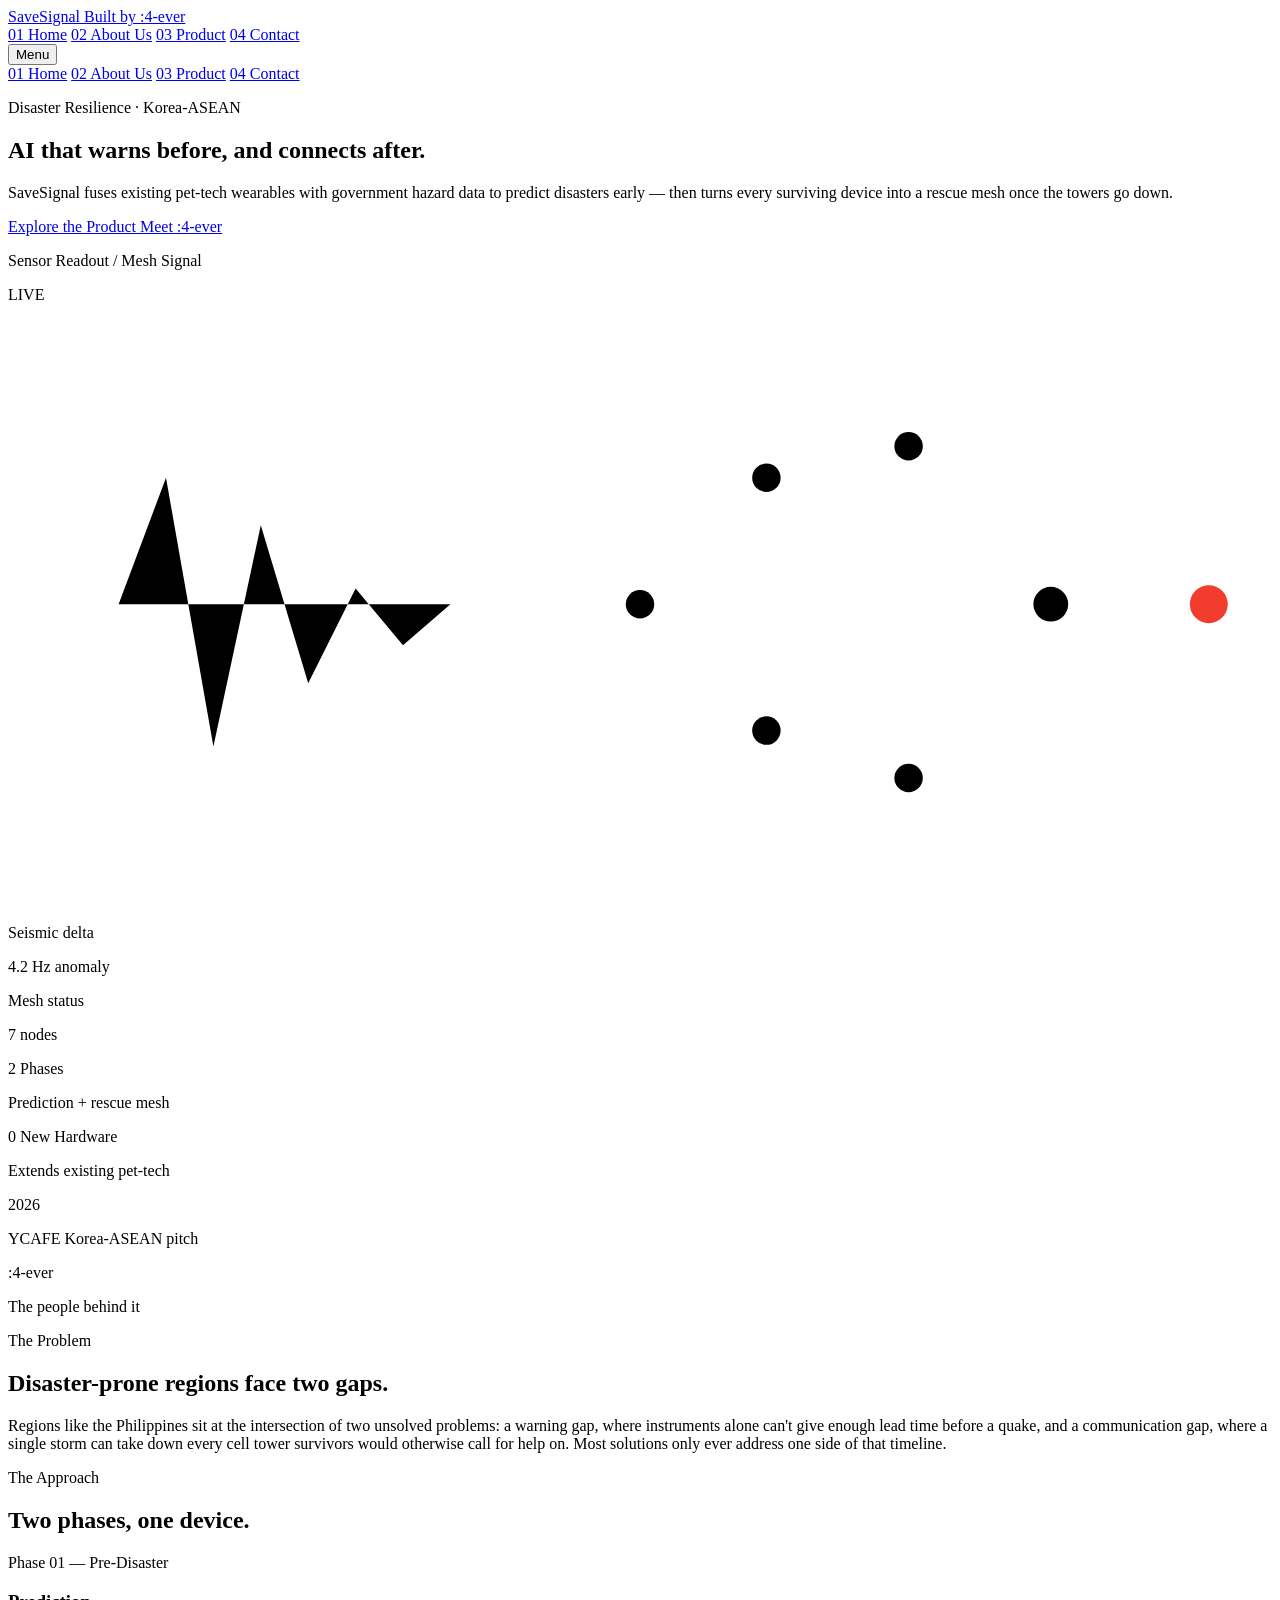
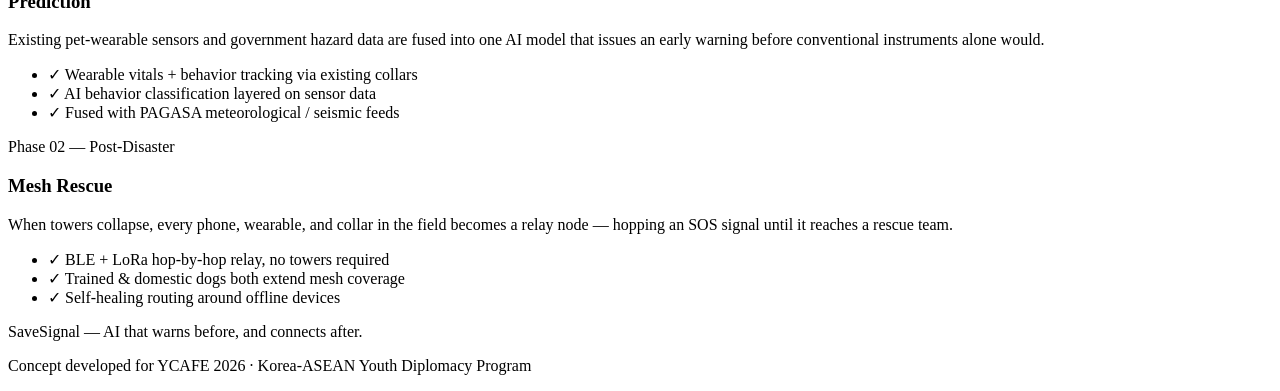
==== index.html @ 35955f7a "Add files via upload" ====
<!DOCTYPE html>
<html lang="en">
<head>
<meta charset="UTF-8" />
<meta name="viewport" content="width=device-width, initial-scale=1.0" />
<title>SaveSignal — AI That Warns Before, and Connects After</title>
<meta name="description" content="SaveSignal is an AI-assisted disaster early-warning and rescue mesh network by :4-ever, built for the Korea-ASEAN Youth Diplomacy Program (YCAFE 2026)." />
<link rel="icon" href="data:image/svg+xml,%3Csvg xmlns='http://www.w3.org/2000/svg' viewBox='0 0 100 100'%3E%3Crect width='100' height='100' rx='18' fill='%23141110'/%3E%3Ccircle cx='50' cy='50' r='34' fill='none' stroke='%23FF6B52' stroke-width='6'/%3E%3Ccircle cx='50' cy='50' r='10' fill='%23F13C2E'/%3E%3C/svg%3E" />

<link rel="stylesheet" href="css/fonts.css" />
<link rel="stylesheet" href="css/tailwind.css" />
<link rel="stylesheet" href="css/style.css" />
</head>
<body class="font-body">

<!-- ============ NAV ============ -->
<header class="nav-shell fixed top-0 inset-x-0 z-50">
  <div class="max-w-6xl mx-auto px-5 sm:px-8 h-16 flex items-center justify-between">
    <a href="index.html" class="flex items-center gap-2.5">
      <span class="signal-dot"></span>
      <span class="font-display font-semibold text-txt-primary text-base tracking-tight leading-none">SaveSignal</span>
      <span class="hidden sm:inline font-mono text-[10px] tracking-widest text-txt-secondary uppercase border-l border-slate-line pl-2.5 ml-0.5">Built by :4-ever</span>
    </a>
    <nav class="hidden md:flex items-center gap-1">
      <a href="index.html" class="nav-link is-active">01 Home</a>
      <a href="about.html" class="nav-link">02 About Us</a>
      <a href="product.html" class="nav-link">03 Product</a>
      <a href="contact.html" class="nav-link">04 Contact</a>
    </nav>
    <button id="navToggle" class="md:hidden nav-link" aria-expanded="false" aria-controls="mobileNav">Menu</button>
  </div>
  <div id="mobileNav" class="hidden md:hidden border-t border-slate-line px-5 py-3 flex flex-col gap-1">
    <a href="index.html" class="nav-link is-active">01 Home</a>
    <a href="about.html" class="nav-link">02 About Us</a>
    <a href="product.html" class="nav-link">03 Product</a>
    <a href="contact.html" class="nav-link">04 Contact</a>
  </div>
</header>

<!-- ============ HERO ============ -->
<section class="relative pt-32 pb-20 sm:pt-40 sm:pb-28 overflow-hidden">
  <div class="relative max-w-6xl mx-auto px-5 sm:px-8 grid lg:grid-cols-2 gap-12 items-center">
    <div>
      <p class="font-mono text-xs tracking-widest uppercase text-coral-700">Disaster Resilience · Korea-ASEAN</p>
      <h1 class="mt-4 font-display font-bold text-4xl sm:text-5xl md:text-6xl text-txt-primary leading-[1.05] tracking-tight" style="text-wrap: balance;">
        AI that warns <span class="text-coral-700">before</span>, and connects <span class="text-amber-700">after</span>.
      </h1>
      <p class="mt-6 text-txt-secondary text-lg leading-relaxed max-w-xl">
        SaveSignal fuses existing pet-tech wearables with government hazard data to predict disasters early —
        then turns every surviving device into a rescue mesh once the towers go down.
      </p>
      <div class="mt-9 flex flex-col sm:flex-row gap-4">
        <a href="product.html" class="inline-flex items-center justify-center gap-2 rounded-full bg-amber-500 hover:bg-amber-600 text-ink font-semibold font-body px-7 py-3.5 transition-colors">
          Explore the Product
        </a>
        <a href="about.html" class="inline-flex items-center justify-center gap-2 rounded-full border border-slate-line hover:border-txt-secondary text-txt-primary font-semibold font-body px-7 py-3.5 transition-colors">
          Meet :4-ever
        </a>
      </div>
    </div>

    <div class="console-panel rounded-card p-5 sm:p-6">
      <div class="flex items-center justify-between mb-4">
        <p class="console-tag">Sensor Readout / Mesh Signal</p>
        <span class="flex items-center gap-1.5 font-mono text-[10px] text-coral-700">
          <span class="signal-dot"></span> LIVE
        </span>
      </div>
      <svg viewBox="0 0 400 190" class="w-full h-auto" role="img" aria-label="Seismograph waveform transitioning into a connected mesh network graph">
        <polyline points="10,95 35,95 50,55 65,140 80,70 95,120 110,90 125,108 140,95 165,95 200,95"
          class="wave-path" />
        <g class="mesh-node-line">
          <line x1="200" y1="95" x2="240" y2="55" />
          <line x1="200" y1="95" x2="240" y2="135" />
          <line x1="240" y1="55" x2="285" y2="45" />
          <line x1="240" y1="135" x2="285" y2="150" />
          <line x1="285" y1="45" x2="330" y2="95" />
          <line x1="285" y1="150" x2="330" y2="95" />
          <line x1="330" y1="95" x2="380" y2="95" />
        </g>
        <circle cx="200" cy="95" r="4.5" class="mesh-node-dot" />
        <circle cx="240" cy="55" r="4.5" class="mesh-node-dot" />
        <circle cx="240" cy="135" r="4.5" class="mesh-node-dot" />
        <circle cx="285" cy="45" r="4.5" class="mesh-node-dot" />
        <circle cx="285" cy="150" r="4.5" class="mesh-node-dot" />
        <circle cx="330" cy="95" r="5.5" class="mesh-node-dot" />
        <circle cx="380" cy="95" r="6" fill="#F13C2E" />
      </svg>
      <div class="mt-4 grid grid-cols-2 gap-3">
        <div class="rounded-lg bg-paper3 border border-slate-line px-3 py-2.5">
          <p class="font-mono text-[10px] uppercase tracking-wide text-txt-secondary">Seismic delta</p>
          <p class="font-display font-semibold text-txt-primary text-lg">4.2 <span class="text-xs font-body font-normal text-txt-secondary">Hz anomaly</span></p>
        </div>
        <div class="rounded-lg bg-paper3 border border-slate-line px-3 py-2.5">
          <p class="font-mono text-[10px] uppercase tracking-wide text-txt-secondary">Mesh status</p>
          <p class="font-display font-semibold text-amber-700 text-lg">7 nodes</p>
        </div>
      </div>
    </div>
  </div>
</section>

<!-- ============ STAT STRIP ============ -->
<section class="border-y border-slate-line bg-paper2">
  <div class="max-w-6xl mx-auto px-5 sm:px-8 grid grid-cols-2 sm:grid-cols-4 divide-x divide-slate-line">
    <div class="px-5 py-7 sm:px-7">
      <p class="font-display font-semibold text-2xl text-txt-primary">2 Phases</p>
      <p class="mt-1 font-mono text-[11px] uppercase tracking-wide text-txt-secondary">Prediction + rescue mesh</p>
    </div>
    <div class="px-5 py-7 sm:px-7">
      <p class="font-display font-semibold text-2xl text-txt-primary">0 New Hardware</p>
      <p class="mt-1 font-mono text-[11px] uppercase tracking-wide text-txt-secondary">Extends existing pet-tech</p>
    </div>
    <div class="px-5 py-7 sm:px-7">
      <p class="font-display font-semibold text-2xl text-txt-primary">2026</p>
      <p class="mt-1 font-mono text-[11px] uppercase tracking-wide text-txt-secondary">YCAFE Korea-ASEAN pitch</p>
    </div>
    <div class="px-5 py-7 sm:px-7">
      <p class="font-display font-semibold text-2xl text-txt-primary">:4-ever</p>
      <p class="mt-1 font-mono text-[11px] uppercase tracking-wide text-txt-secondary">The people behind it</p>
    </div>
  </div>
</section>

<!-- ============ PROBLEM ============ -->
<section class="py-24">
  <div class="max-w-3xl mx-auto px-5 sm:px-8 text-center">
    <p class="font-mono text-xs tracking-widest uppercase text-amber-700">The Problem</p>
    <h2 class="mt-3 font-display font-bold text-3xl sm:text-4xl text-txt-primary tracking-tight" style="text-wrap: balance;">
      Disaster-prone regions face two gaps.
    </h2>
    <p class="mt-5 text-txt-secondary text-lg leading-relaxed">
      Regions like the Philippines sit at the intersection of two unsolved problems: a
      <span class="text-txt-primary font-medium">warning gap</span>, where instruments alone can't
      give enough lead time before a quake, and a <span class="text-txt-primary font-medium">communication gap</span>,
      where a single storm can take down every cell tower survivors would otherwise call for help on.
      Most solutions only ever address one side of that timeline.
    </p>
  </div>
</section>

<!-- ============ TWO-PHASE CARDS ============ -->
<section class="pb-24">
  <div class="max-w-6xl mx-auto px-5 sm:px-8">
    <div class="max-w-2xl">
      <p class="font-mono text-xs tracking-widest uppercase text-coral-700">The Approach</p>
      <h2 class="mt-3 font-display font-bold text-3xl sm:text-4xl text-txt-primary tracking-tight">
        Two phases, one device.
      </h2>
    </div>

    <div class="mt-10 grid sm:grid-cols-2 gap-6">
      <div class="phase-card card-coral p-7">
        <span class="inline-flex font-mono text-[11px] tracking-widest uppercase text-coral-700 border border-coral-500/40 rounded-full px-3 py-1">
          Phase 01 — Pre-Disaster
        </span>
        <h3 class="mt-5 font-display font-semibold text-2xl text-txt-primary">Prediction</h3>
        <p class="mt-3 text-txt-secondary leading-relaxed">
          Existing pet-wearable sensors and government hazard data are fused into one AI model that
          issues an early warning before conventional instruments alone would.
        </p>
        <ul class="mt-5 space-y-2.5">
          <li class="flex gap-2.5 text-sm text-txt-primary"><span class="text-coral-700 mt-0.5">✓</span> Wearable vitals + behavior tracking via existing collars</li>
          <li class="flex gap-2.5 text-sm text-txt-primary"><span class="text-coral-700 mt-0.5">✓</span> AI behavior classification layered on sensor data</li>
          <li class="flex gap-2.5 text-sm text-txt-primary"><span class="text-coral-700 mt-0.5">✓</span> Fused with PAGASA meteorological / seismic feeds</li>
        </ul>
      </div>

      <div class="phase-card card-amber p-7">
        <span class="inline-flex font-mono text-[11px] tracking-widest uppercase text-amber-700 border border-amber-500/40 rounded-full px-3 py-1">
          Phase 02 — Post-Disaster
        </span>
        <h3 class="mt-5 font-display font-semibold text-2xl text-txt-primary">Mesh Rescue</h3>
        <p class="mt-3 text-txt-secondary leading-relaxed">
          When towers collapse, every phone, wearable, and collar in the field becomes a relay node —
          hopping an SOS signal until it reaches a rescue team.
        </p>
        <ul class="mt-5 space-y-2.5">
          <li class="flex gap-2.5 text-sm text-txt-primary"><span class="text-amber-700 mt-0.5">✓</span> BLE + LoRa hop-by-hop relay, no towers required</li>
          <li class="flex gap-2.5 text-sm text-txt-primary"><span class="text-amber-700 mt-0.5">✓</span> Trained &amp; domestic dogs both extend mesh coverage</li>
          <li class="flex gap-2.5 text-sm text-txt-primary"><span class="text-amber-700 mt-0.5">✓</span> Self-healing routing around offline devices</li>
        </ul>
      </div>
    </div>
  </div>
</section>

<!-- ============ FOOTER ============ -->
<footer class="border-t border-slate-line py-10">
  <div class="max-w-6xl mx-auto px-5 sm:px-8 flex flex-col sm:flex-row items-center justify-between gap-4">
    <div class="flex items-center gap-2.5">
      <span class="signal-dot"></span>
      <span class="font-display font-semibold text-txt-primary text-sm">SaveSignal</span>
      <span class="font-mono text-[10px] tracking-widest text-txt-secondary uppercase">— AI that warns before, and connects after.</span>
    </div>
    <p class="font-mono text-[11px] text-txt-secondary text-center">
      Concept developed for YCAFE 2026 · Korea-ASEAN Youth Diplomacy Program
    </p>
  </div>
</footer>

<script src="js/nav.js"></script>
</body>
</html>
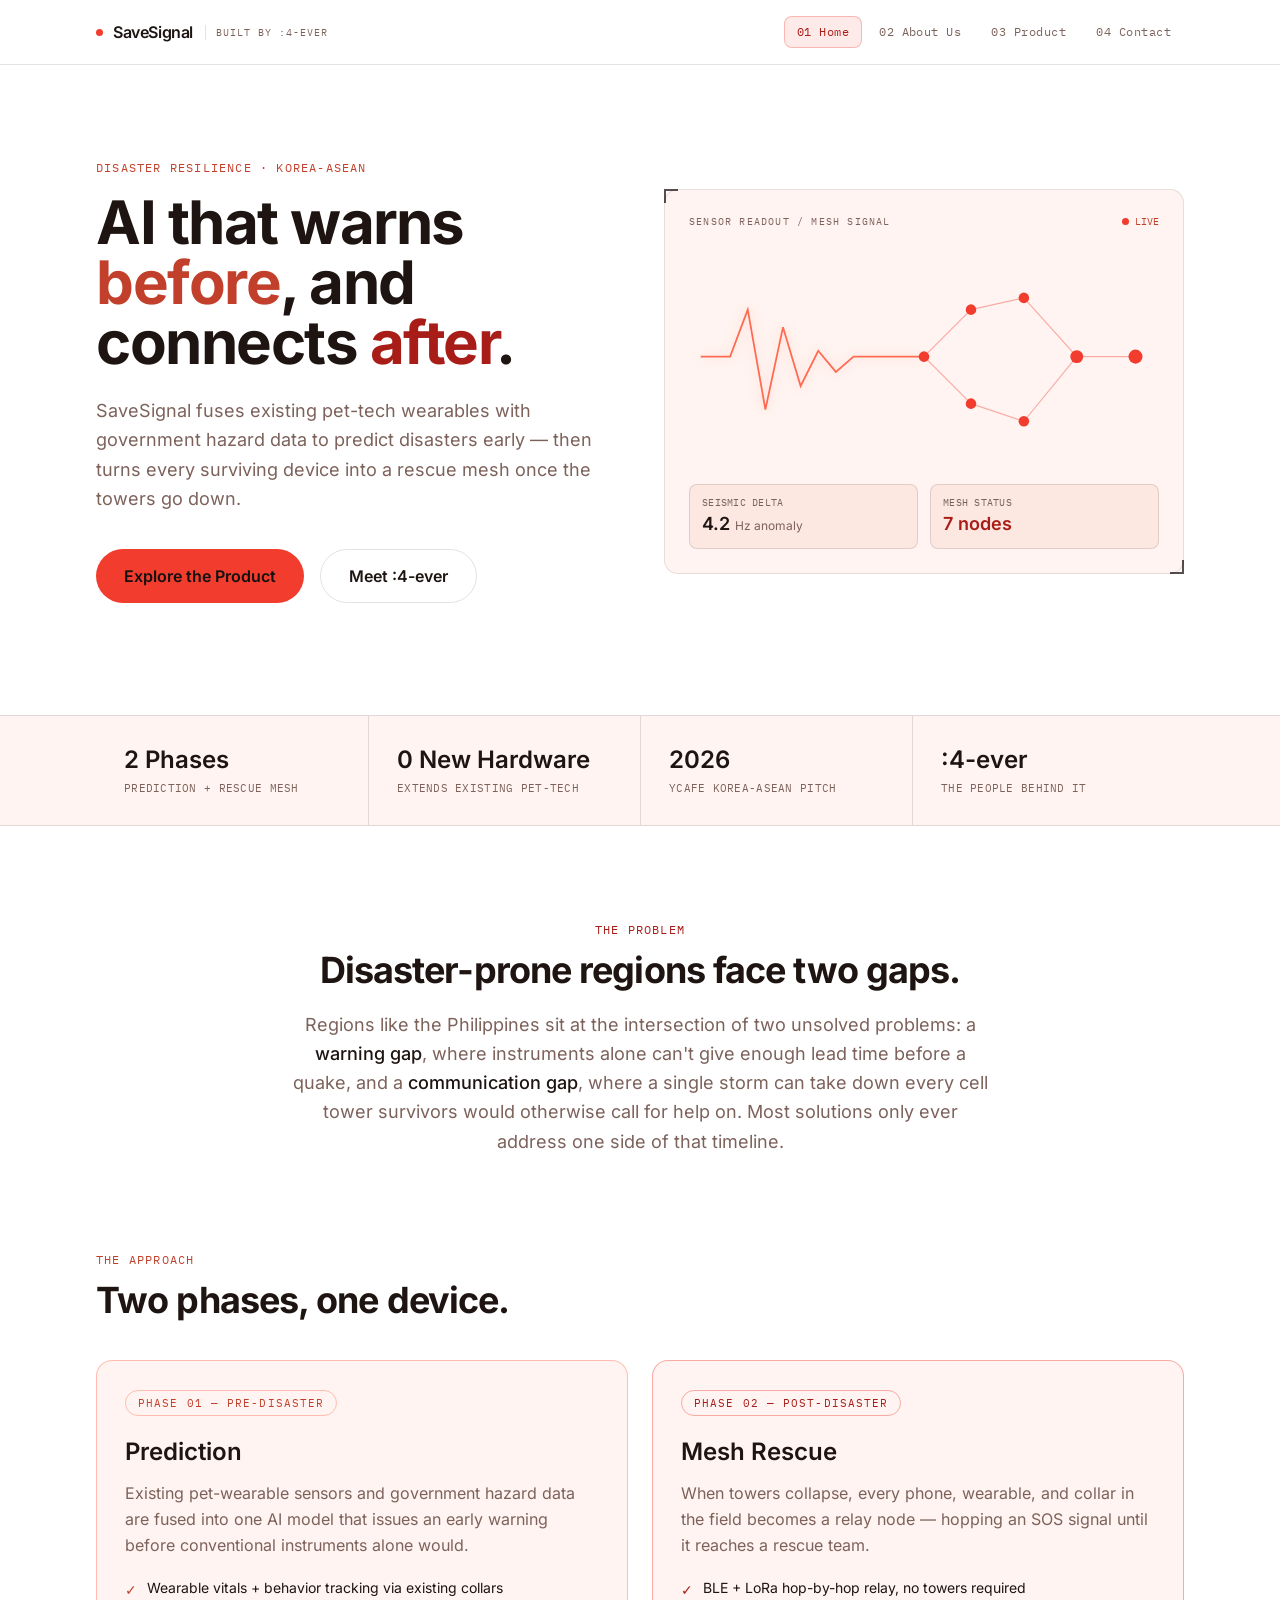
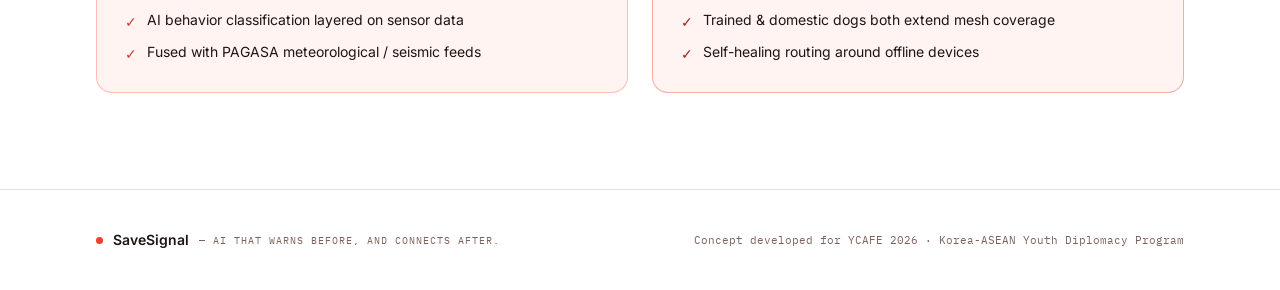
==== commit 78fe0398: "Rename index .html to index.html" ====
--- a/index.html
+++ b/index.html
@@ -7,9 +7,530 @@
 <meta name="description" content="SaveSignal is an AI-assisted disaster early-warning and rescue mesh network by :4-ever, built for the Korea-ASEAN Youth Diplomacy Program (YCAFE 2026)." />
 <link rel="icon" href="data:image/svg+xml,%3Csvg xmlns='http://www.w3.org/2000/svg' viewBox='0 0 100 100'%3E%3Crect width='100' height='100' rx='18' fill='%23141110'/%3E%3Ccircle cx='50' cy='50' r='34' fill='none' stroke='%23FF6B52' stroke-width='6'/%3E%3Ccircle cx='50' cy='50' r='10' fill='%23F13C2E'/%3E%3C/svg%3E" />
 
-<link rel="stylesheet" href="css/fonts.css" />
-<link rel="stylesheet" href="css/tailwind.css" />
-<link rel="stylesheet" href="css/style.css" />
+<style>
+/* Self-hosted fonts (base64 woff2) — no external font CDN dependency. */
+
+@font-face {
+  font-family: 'Inter';
+  font-style: normal;
+  font-weight: 400;
+  font-display: swap;
+  src: url([data-uri]) format('woff2');
+}
+
+@font-face {
+  font-family: 'Inter';
+  font-style: normal;
+  font-weight: 500;
+  font-display: swap;
+  src: url([data-uri]) format('woff2');
+}
+
+@font-face {
+  font-family: 'Inter';
+  font-style: normal;
+  font-weight: 600;
+  font-display: swap;
+  src: url([data-uri]) format('woff2');
+}
+
+@font-face {
+  font-family: 'Inter';
+  font-style: normal;
+  font-weight: 700;
+  font-display: swap;
+  src: url([data-uri]) format('woff2');
+}
+
+@font-face {
+  font-family: 'Inter';
+  font-style: normal;
+  font-weight: 800;
+  font-display: swap;
+  src: url([data-uri]) format('woff2');
+}
+
+@font-face {
+  font-family: 'IBM Plex Mono';
+  font-style: normal;
+  font-weight: 400;
+  font-display: swap;
+  src: url([data-uri]) format('woff2');
+}
+
+@font-face {
+  font-family: 'IBM Plex Mono';
+  font-style: normal;
+  font-weight: 500;
+  font-display: swap;
+  src: url([data-uri]) format('woff2');
+}
+
+</style>
+<style>
+*,:after,:before{--tw-border-spacing-x:0;--tw-border-spacing-y:0;--tw-translate-x:0;--tw-translate-y:0;--tw-rotate:0;--tw-skew-x:0;--tw-skew-y:0;--tw-scale-x:1;--tw-scale-y:1;--tw-pan-x: ;--tw-pan-y: ;--tw-pinch-zoom: ;--tw-scroll-snap-strictness:proximity;--tw-gradient-from-position: ;--tw-gradient-via-position: ;--tw-gradient-to-position: ;--tw-ordinal: ;--tw-slashed-zero: ;--tw-numeric-figure: ;--tw-numeric-spacing: ;--tw-numeric-fraction: ;--tw-ring-inset: ;--tw-ring-offset-width:0px;--tw-ring-offset-color:#fff;--tw-ring-color:rgba(59,130,246,.5);--tw-ring-offset-shadow:0 0 #0000;--tw-ring-shadow:0 0 #0000;--tw-shadow:0 0 #0000;--tw-shadow-colored:0 0 #0000;--tw-blur: ;--tw-brightness: ;--tw-contrast: ;--tw-grayscale: ;--tw-hue-rotate: ;--tw-invert: ;--tw-saturate: ;--tw-sepia: ;--tw-drop-shadow: ;--tw-backdrop-blur: ;--tw-backdrop-brightness: ;--tw-backdrop-contrast: ;--tw-backdrop-grayscale: ;--tw-backdrop-hue-rotate: ;--tw-backdrop-invert: ;--tw-backdrop-opacity: ;--tw-backdrop-saturate: ;--tw-backdrop-sepia: ;--tw-contain-size: ;--tw-contain-layout: ;--tw-contain-paint: ;--tw-contain-style: }::backdrop{--tw-border-spacing-x:0;--tw-border-spacing-y:0;--tw-translate-x:0;--tw-translate-y:0;--tw-rotate:0;--tw-skew-x:0;--tw-skew-y:0;--tw-scale-x:1;--tw-scale-y:1;--tw-pan-x: ;--tw-pan-y: ;--tw-pinch-zoom: ;--tw-scroll-snap-strictness:proximity;--tw-gradient-from-position: ;--tw-gradient-via-position: ;--tw-gradient-to-position: ;--tw-ordinal: ;--tw-slashed-zero: ;--tw-numeric-figure: ;--tw-numeric-spacing: ;--tw-numeric-fraction: ;--tw-ring-inset: ;--tw-ring-offset-width:0px;--tw-ring-offset-color:#fff;--tw-ring-color:rgba(59,130,246,.5);--tw-ring-offset-shadow:0 0 #0000;--tw-ring-shadow:0 0 #0000;--tw-shadow:0 0 #0000;--tw-shadow-colored:0 0 #0000;--tw-blur: ;--tw-brightness: ;--tw-contrast: ;--tw-grayscale: ;--tw-hue-rotate: ;--tw-invert: ;--tw-saturate: ;--tw-sepia: ;--tw-drop-shadow: ;--tw-backdrop-blur: ;--tw-backdrop-brightness: ;--tw-backdrop-contrast: ;--tw-backdrop-grayscale: ;--tw-backdrop-hue-rotate: ;--tw-backdrop-invert: ;--tw-backdrop-opacity: ;--tw-backdrop-saturate: ;--tw-backdrop-sepia: ;--tw-contain-size: ;--tw-contain-layout: ;--tw-contain-paint: ;--tw-contain-style: }/*! tailwindcss v3.4.19 | MIT License | https://tailwindcss.com*/*,:after,:before{box-sizing:border-box;border:0 solid #e5e7eb}:after,:before{--tw-content:""}:host,html{line-height:1.5;-webkit-text-size-adjust:100%;-moz-tab-size:4;-o-tab-size:4;tab-size:4;font-family:ui-sans-serif,system-ui,sans-serif,Apple Color Emoji,Segoe UI Emoji,Segoe UI Symbol,Noto Color Emoji;font-feature-settings:normal;font-variation-settings:normal;-webkit-tap-highlight-color:transparent}body{margin:0;line-height:inherit}hr{height:0;color:inherit;border-top-width:1px}abbr:where([title]){-webkit-text-decoration:underline dotted;text-decoration:underline dotted}h1,h2,h3,h4,h5,h6{font-size:inherit;font-weight:inherit}a{color:inherit;text-decoration:inherit}b,strong{font-weight:bolder}code,kbd,pre,samp{font-family:IBM Plex Mono,ui-monospace,monospace;font-feature-settings:normal;font-variation-settings:normal;font-size:1em}small{font-size:80%}sub,sup{font-size:75%;line-height:0;position:relative;vertical-align:baseline}sub{bottom:-.25em}sup{top:-.5em}table{text-indent:0;border-color:inherit;border-collapse:collapse}button,input,optgroup,select,textarea{font-family:inherit;font-feature-settings:inherit;font-variation-settings:inherit;font-size:100%;font-weight:inherit;line-height:inherit;letter-spacing:inherit;color:inherit;margin:0;padding:0}button,select{text-transform:none}button,input:where([type=button]),input:where([type=reset]),input:where([type=submit]){-webkit-appearance:button;background-color:transparent;background-image:none}:-moz-focusring{outline:auto}:-moz-ui-invalid{box-shadow:none}progress{vertical-align:baseline}::-webkit-inner-spin-button,::-webkit-outer-spin-button{height:auto}[type=search]{-webkit-appearance:textfield;outline-offset:-2px}::-webkit-search-decoration{-webkit-appearance:none}::-webkit-file-upload-button{-webkit-appearance:button;font:inherit}summary{display:list-item}blockquote,dd,dl,figure,h1,h2,h3,h4,h5,h6,hr,p,pre{margin:0}fieldset{margin:0}fieldset,legend{padding:0}menu,ol,ul{list-style:none;margin:0;padding:0}dialog{padding:0}textarea{resize:vertical}input::-moz-placeholder,textarea::-moz-placeholder{opacity:1;color:#9ca3af}input::placeholder,textarea::placeholder{opacity:1;color:#9ca3af}[role=button],button{cursor:pointer}:disabled{cursor:default}audio,canvas,embed,iframe,img,object,svg,video{display:block;vertical-align:middle}img,video{max-width:100%;height:auto}[hidden]:where(:not([hidden=until-found])){display:none}.pointer-events-none{pointer-events:none}.collapse{visibility:collapse}.fixed{position:fixed}.absolute{position:absolute}.relative{position:relative}.sticky{position:sticky}.inset-0{inset:0}.inset-x-0{left:0;right:0}.top-0{top:0}.top-16{top:4rem}.z-40{z-index:40}.z-50{z-index:50}.mx-auto{margin-left:auto;margin-right:auto}.mb-4{margin-bottom:1rem}.mb-6{margin-bottom:1.5rem}.ml-0\.5{margin-left:.125rem}.mt-0\.5{margin-top:.125rem}.mt-1{margin-top:.25rem}.mt-1\.5{margin-top:.375rem}.mt-10{margin-top:2.5rem}.mt-12{margin-top:3rem}.mt-16{margin-top:4rem}.mt-2{margin-top:.5rem}.mt-2\.5{margin-top:.625rem}.mt-3{margin-top:.75rem}.mt-4{margin-top:1rem}.mt-5{margin-top:1.25rem}.mt-6{margin-top:1.5rem}.mt-8{margin-top:2rem}.mt-9{margin-top:2.25rem}.inline-block{display:inline-block}.flex{display:flex}.inline-flex{display:inline-flex}.grid{display:grid}.hidden{display:none}.aspect-\[4\/3\]{aspect-ratio:4/3}.h-16{height:4rem}.h-2{height:.5rem}.h-auto{height:auto}.h-fit{height:-moz-fit-content;height:fit-content}.h-full{height:100%}.max-h-\[420px\]{max-height:420px}.min-h-\[220px\]{min-height:220px}.w-2{width:.5rem}.w-full{width:100%}.max-w-2xl{max-width:42rem}.max-w-3xl{max-width:48rem}.max-w-5xl{max-width:64rem}.max-w-6xl{max-width:72rem}.max-w-xl{max-width:36rem}.flex-1{flex:1 1 0%}.cursor-not-allowed{cursor:not-allowed}.resize-none{resize:none}.resize{resize:both}.grid-cols-2{grid-template-columns:repeat(2,minmax(0,1fr))}.flex-col{flex-direction:column}.flex-wrap{flex-wrap:wrap}.items-center{align-items:center}.justify-center{justify-content:center}.justify-between{justify-content:space-between}.gap-1{gap:.25rem}.gap-1\.5{gap:.375rem}.gap-12{gap:3rem}.gap-2{gap:.5rem}.gap-2\.5{gap:.625rem}.gap-3{gap:.75rem}.gap-4{gap:1rem}.gap-5{gap:1.25rem}.gap-6{gap:1.5rem}.gap-8{gap:2rem}.space-y-2>:not([hidden])~:not([hidden]){--tw-space-y-reverse:0;margin-top:calc(.5rem*(1 - var(--tw-space-y-reverse)));margin-bottom:calc(.5rem*var(--tw-space-y-reverse))}.space-y-2\.5>:not([hidden])~:not([hidden]){--tw-space-y-reverse:0;margin-top:calc(.625rem*(1 - var(--tw-space-y-reverse)));margin-bottom:calc(.625rem*var(--tw-space-y-reverse))}.space-y-4>:not([hidden])~:not([hidden]){--tw-space-y-reverse:0;margin-top:calc(1rem*(1 - var(--tw-space-y-reverse)));margin-bottom:calc(1rem*var(--tw-space-y-reverse))}.space-y-5>:not([hidden])~:not([hidden]){--tw-space-y-reverse:0;margin-top:calc(1.25rem*(1 - var(--tw-space-y-reverse)));margin-bottom:calc(1.25rem*var(--tw-space-y-reverse))}.divide-x>:not([hidden])~:not([hidden]){--tw-divide-x-reverse:0;border-right-width:calc(1px*var(--tw-divide-x-reverse));border-left-width:calc(1px*(1 - var(--tw-divide-x-reverse)))}.divide-slate-line>:not([hidden])~:not([hidden]){border-color:rgba(30,20,18,.12)}.overflow-hidden{overflow:hidden}.overflow-y-auto{overflow-y:auto}.text-wrap{text-wrap:wrap}.rounded-card{border-radius:14px}.rounded-full{border-radius:9999px}.rounded-lg{border-radius:.5rem}.border{border-width:1px}.border-y{border-top-width:1px}.border-b,.border-y{border-bottom-width:1px}.border-l{border-left-width:1px}.border-t{border-top-width:1px}.border-dashed{border-style:dashed}.border-amber-500\/40{border-color:rgba(241,60,46,.4)}.border-coral-500\/40{border-color:rgba(255,107,82,.4)}.border-slate-line{border-color:rgba(30,20,18,.12)}.border-txt-secondary{--tw-border-opacity:1;border-color:rgb(125 98 91/var(--tw-border-opacity,1))}.border-txt-secondary\/40{border-color:rgba(125,98,91,.4)}.bg-alert{--tw-bg-opacity:1;background-color:rgb(200 30 58/var(--tw-bg-opacity,1))}.bg-amber-500{--tw-bg-opacity:1;background-color:rgb(241 60 46/var(--tw-bg-opacity,1))}.bg-paper\/95{background-color:hsla(0,0%,100%,.95)}.bg-paper2{--tw-bg-opacity:1;background-color:rgb(255 244 241/var(--tw-bg-opacity,1))}.bg-paper3{--tw-bg-opacity:1;background-color:rgb(252 231 225/var(--tw-bg-opacity,1))}.bg-teal-500{--tw-bg-opacity:1;background-color:rgb(47 191 143/var(--tw-bg-opacity,1))}.p-4{padding:1rem}.p-5{padding:1.25rem}.p-6{padding:1.5rem}.p-7{padding:1.75rem}.p-8{padding:2rem}.px-3{padding-left:.75rem;padding-right:.75rem}.px-4{padding-left:1rem;padding-right:1rem}.px-5{padding-left:1.25rem;padding-right:1.25rem}.px-6{padding-left:1.5rem;padding-right:1.5rem}.px-7{padding-left:1.75rem;padding-right:1.75rem}.py-1{padding-top:.25rem;padding-bottom:.25rem}.py-10{padding-top:2.5rem;padding-bottom:2.5rem}.py-16{padding-top:4rem;padding-bottom:4rem}.py-2\.5{padding-top:.625rem;padding-bottom:.625rem}.py-24{padding-top:6rem;padding-bottom:6rem}.py-3{padding-top:.75rem;padding-bottom:.75rem}.py-3\.5{padding-top:.875rem;padding-bottom:.875rem}.py-4{padding-top:1rem;padding-bottom:1rem}.py-6{padding-top:1.5rem;padding-bottom:1.5rem}.py-7{padding-top:1.75rem;padding-bottom:1.75rem}.pb-10{padding-bottom:2.5rem}.pb-14{padding-bottom:3.5rem}.pb-16{padding-bottom:4rem}.pb-20{padding-bottom:5rem}.pb-24{padding-bottom:6rem}.pl-2\.5{padding-left:.625rem}.pr-1{padding-right:.25rem}.pt-1{padding-top:.25rem}.pt-32{padding-top:8rem}.pt-5{padding-top:1.25rem}.text-center{text-align:center}.font-body,.font-display{font-family:Inter,system-ui,sans-serif}.font-mono{font-family:IBM Plex Mono,ui-monospace,monospace}.text-2xl{font-size:1.5rem;line-height:2rem}.text-3xl{font-size:1.875rem;line-height:2.25rem}.text-4xl{font-size:2.25rem;line-height:2.5rem}.text-\[10px\]{font-size:10px}.text-\[11px\]{font-size:11px}.text-base{font-size:1rem;line-height:1.5rem}.text-lg{font-size:1.125rem;line-height:1.75rem}.text-sm{font-size:.875rem;line-height:1.25rem}.text-xl{font-size:1.25rem;line-height:1.75rem}.text-xs{font-size:.75rem;line-height:1rem}.font-bold{font-weight:700}.font-medium{font-weight:500}.font-normal{font-weight:400}.font-semibold{font-weight:600}.uppercase{text-transform:uppercase}.leading-\[1\.05\]{line-height:1.05}.leading-none{line-height:1}.leading-relaxed{line-height:1.625}.tracking-tight{letter-spacing:-.025em}.tracking-wide{letter-spacing:.025em}.tracking-widest{letter-spacing:.1em}.text-alert{--tw-text-opacity:1;color:rgb(200 30 58/var(--tw-text-opacity,1))}.text-amber-700{--tw-text-opacity:1;color:rgb(168 29 24/var(--tw-text-opacity,1))}.text-coral-700{--tw-text-opacity:1;color:rgb(194 64 43/var(--tw-text-opacity,1))}.text-ink{--tw-text-opacity:1;color:rgb(20 17 16/var(--tw-text-opacity,1))}.text-teal-700{--tw-text-opacity:1;color:rgb(31 143 105/var(--tw-text-opacity,1))}.text-txt-primary{--tw-text-opacity:1;color:rgb(30 21 18/var(--tw-text-opacity,1))}.text-txt-secondary{--tw-text-opacity:1;color:rgb(125 98 91/var(--tw-text-opacity,1))}.opacity-60{opacity:.6}.filter{filter:var(--tw-blur) var(--tw-brightness) var(--tw-contrast) var(--tw-grayscale) var(--tw-hue-rotate) var(--tw-invert) var(--tw-saturate) var(--tw-sepia) var(--tw-drop-shadow)}.backdrop-blur{--tw-backdrop-blur:blur(8px);-webkit-backdrop-filter:var(--tw-backdrop-blur) var(--tw-backdrop-brightness) var(--tw-backdrop-contrast) var(--tw-backdrop-grayscale) var(--tw-backdrop-hue-rotate) var(--tw-backdrop-invert) var(--tw-backdrop-opacity) var(--tw-backdrop-saturate) var(--tw-backdrop-sepia);backdrop-filter:var(--tw-backdrop-blur) var(--tw-backdrop-brightness) var(--tw-backdrop-contrast) var(--tw-backdrop-grayscale) var(--tw-backdrop-hue-rotate) var(--tw-backdrop-invert) var(--tw-backdrop-opacity) var(--tw-backdrop-saturate) var(--tw-backdrop-sepia)}.transition-colors{transition-property:color,background-color,border-color,text-decoration-color,fill,stroke;transition-timing-function:cubic-bezier(.4,0,.2,1);transition-duration:.15s}.hover\:border-txt-secondary:hover{--tw-border-opacity:1;border-color:rgb(125 98 91/var(--tw-border-opacity,1))}.hover\:bg-amber-600:hover{--tw-bg-opacity:1;background-color:rgb(212 39 31/var(--tw-bg-opacity,1))}@media (min-width:640px){.sm\:ml-2{margin-left:.5rem}.sm\:inline{display:inline}.sm\:aspect-\[16\/10\]{aspect-ratio:16/10}.sm\:grid-cols-2{grid-template-columns:repeat(2,minmax(0,1fr))}.sm\:grid-cols-4{grid-template-columns:repeat(4,minmax(0,1fr))}.sm\:flex-row{flex-direction:row}.sm\:p-5{padding:1.25rem}.sm\:p-6{padding:1.5rem}.sm\:p-8{padding:2rem}.sm\:px-7{padding-left:1.75rem;padding-right:1.75rem}.sm\:px-8{padding-left:2rem;padding-right:2rem}.sm\:pb-14{padding-bottom:3.5rem}.sm\:pb-16{padding-bottom:4rem}.sm\:pb-20{padding-bottom:5rem}.sm\:pb-28{padding-bottom:7rem}.sm\:pt-40{padding-top:10rem}.sm\:text-3xl{font-size:1.875rem;line-height:2.25rem}.sm\:text-4xl{font-size:2.25rem;line-height:2.5rem}.sm\:text-5xl{font-size:3rem;line-height:1}}@media (min-width:768px){.md\:flex{display:flex}.md\:hidden{display:none}.md\:text-6xl{font-size:3.75rem;line-height:1}}@media (min-width:1024px){.lg\:max-h-none{max-height:none}.lg\:grid-cols-2{grid-template-columns:repeat(2,minmax(0,1fr))}.lg\:grid-cols-\[1fr_320px\]{grid-template-columns:1fr 320px}.lg\:grid-cols-\[1fr_360px\]{grid-template-columns:1fr 360px}}
+</style>
+<style>
+html {
+  scroll-behavior: smooth;
+}
+
+body {
+  background: #FFFFFF;
+  color: #1E1512;
+  font-family: 'Inter', system-ui, sans-serif;
+  -webkit-font-smoothing: antialiased;
+  -moz-osx-font-smoothing: grayscale;
+}
+
+::selection {
+  background: rgba(255, 107, 82, 0.3);
+  color: #1E1512;
+}
+
+/* ============ SIGNAL DOT ============ */
+.signal-dot {
+  display: inline-block;
+  height: 7px;
+  width: 7px;
+  border-radius: 9999px;
+  background: #F13C2E;
+  box-shadow: 0 0 0 0 rgba(241, 60, 46, 0.6);
+  animation: signalPulse 2s ease-in-out infinite;
+  flex: none;
+}
+
+@keyframes signalPulse {
+  0% { box-shadow: 0 0 0 0 rgba(241, 60, 46, 0.5); }
+  70% { box-shadow: 0 0 0 7px rgba(241, 60, 46, 0); }
+  100% { box-shadow: 0 0 0 0 rgba(241, 60, 46, 0); }
+}
+
+/* ============ NAV ============ */
+.nav-shell {
+  background: rgba(255, 255, 255, 0.86);
+  backdrop-filter: blur(10px);
+  -webkit-backdrop-filter: blur(10px);
+  border-bottom: 1px solid rgba(30, 20, 18, 0.12);
+}
+
+.nav-link {
+  font-family: 'IBM Plex Mono', ui-monospace, monospace;
+  font-size: 12px;
+  letter-spacing: 0.04em;
+  color: #7D625B;
+  padding: 6px 12px;
+  border-radius: 8px;
+  border: 1px solid transparent;
+  white-space: nowrap;
+  transition: color 0.15s ease, background 0.15s ease, border-color 0.15s ease;
+}
+
+.nav-link:hover {
+  color: #1E1512;
+}
+
+.nav-link.is-active {
+  color: #A81D18;
+  background: rgba(241, 60, 46, 0.1);
+  border-color: rgba(241, 60, 46, 0.3);
+}
+
+/* ============ CORNER-BRACKET PANEL ============ */
+.console-panel {
+  position: relative;
+  background: #FFF4F1;
+  border: 1px solid rgba(30, 20, 18, 0.1);
+}
+
+.console-panel::before,
+.console-panel::after,
+.console-panel .bracket-tl,
+.console-panel .bracket-br {
+  content: '';
+  position: absolute;
+  width: 14px;
+  height: 14px;
+  border-color: #F13C2E;
+  opacity: 0.75;
+}
+
+.console-panel::before {
+  top: -1px;
+  left: -1px;
+  border-top: 2px solid;
+  border-left: 2px solid;
+}
+
+.console-panel::after {
+  bottom: -1px;
+  right: -1px;
+  border-bottom: 2px solid;
+  border-right: 2px solid;
+}
+
+.console-tag {
+  font-family: 'IBM Plex Mono', ui-monospace, monospace;
+  font-size: 10px;
+  letter-spacing: 0.12em;
+  text-transform: uppercase;
+  color: #7D625B;
+}
+
+/* ============ HERO WAVE / MESH VISUAL ============ */
+.wave-path {
+  stroke: #FF6B52;
+  stroke-width: 1.5;
+  fill: none;
+  filter: drop-shadow(0 0 5px rgba(255, 107, 82, 0.3));
+}
+
+.mesh-node-dot {
+  fill: #F13C2E;
+}
+
+.mesh-node-line {
+  stroke: rgba(241, 60, 46, 0.4);
+  stroke-width: 1;
+}
+
+/* ============ CARDS ============ */
+.phase-card {
+  background: #FFF4F1;
+  border-radius: 16px;
+  transition: transform 0.2s ease, border-color 0.2s ease, background 0.2s ease;
+}
+
+.phase-card:hover {
+  transform: translateY(-4px);
+}
+
+.phase-card.card-coral {
+  border: 1px solid rgba(255, 107, 82, 0.4);
+}
+.phase-card.card-coral:hover {
+  border-color: rgba(255, 107, 82, 0.8);
+  background: #FCE7E1;
+}
+
+.phase-card.card-amber {
+  border: 1px solid rgba(241, 60, 46, 0.4);
+}
+.phase-card.card-amber:hover {
+  border-color: rgba(241, 60, 46, 0.85);
+  background: #FCE0DB;
+}
+
+.value-card {
+  background: #FFF4F1;
+  border: 1px solid rgba(30, 20, 18, 0.1);
+  border-radius: 14px;
+  transition: transform 0.2s ease, border-color 0.2s ease;
+}
+.value-card:hover {
+  transform: translateY(-3px);
+  border-color: rgba(255, 107, 82, 0.6);
+}
+
+/* ============ TABS (Product page) ============ */
+.tab-btn {
+  font-family: 'IBM Plex Mono', ui-monospace, monospace;
+  font-size: 13px;
+  letter-spacing: 0.04em;
+  padding: 10px 22px;
+  border-radius: 9999px;
+  border: 1px solid rgba(30, 20, 18, 0.16);
+  color: #7D625B;
+  background: #FFFFFF;
+  transition: all 0.18s ease;
+  cursor: pointer;
+}
+
+.tab-btn.is-active {
+  color: #FFFFFF;
+  background: #F13C2E;
+  border-color: #F13C2E;
+}
+
+.tab-panel {
+  display: none;
+}
+.tab-panel.is-active {
+  display: block;
+  animation: tabIn 0.3s ease;
+}
+
+@keyframes tabIn {
+  from { opacity: 0; transform: translateY(6px); }
+  to { opacity: 1; transform: translateY(0); }
+}
+
+/* ============ FLOW DIAGRAM ============ */
+.flow-diagram {
+  display: flex;
+  align-items: stretch;
+  gap: 0;
+  overflow-x: auto;
+}
+
+.flow-stage {
+  display: flex;
+  flex-direction: column;
+  justify-content: center;
+  gap: 10px;
+  flex: none;
+  width: 190px;
+}
+
+.flow-box {
+  background: #FFFFFF;
+  border: 1px solid rgba(30, 20, 18, 0.14);
+  border-radius: 10px;
+  padding: 12px 14px;
+  font-size: 13px;
+  line-height: 1.3;
+  color: #1E1512;
+  text-align: center;
+}
+
+.flow-box.is-coral { border-color: rgba(255, 107, 82, 0.55); }
+.flow-box.is-teal { border-color: rgba(47, 191, 143, 0.55); }
+.flow-box.is-amber { border-color: rgba(241, 60, 46, 0.55); }
+.flow-box.is-alert { border-color: rgba(200, 30, 58, 0.6); color: #A81D2E; }
+
+.flow-arrow {
+  display: flex;
+  align-items: center;
+  justify-content: center;
+  flex: none;
+  width: 44px;
+  color: #B29C95;
+}
+
+@media (max-width: 768px) {
+  .flow-diagram {
+    flex-direction: column;
+    align-items: stretch;
+  }
+  .flow-stage {
+    width: 100%;
+  }
+  .flow-arrow {
+    width: 100%;
+    height: 28px;
+    transform: rotate(90deg);
+  }
+}
+
+/* ============ LAYER ROWS ============ */
+.layer-row {
+  border-top: 1px solid rgba(30, 20, 18, 0.12);
+}
+.layer-row:last-child {
+  border-bottom: 1px solid rgba(30, 20, 18, 0.12);
+}
+
+.layer-index {
+  font-family: 'IBM Plex Mono', ui-monospace, monospace;
+  font-size: 12px;
+  color: #C2402B;
+}
+
+/* ============ MESH DEMO (Product page) ============ */
+.demo-field {
+  position: relative;
+  touch-action: manipulation;
+}
+
+.demo-node {
+  position: absolute;
+  transform: translate(-50%, -50%);
+  display: flex;
+  flex-direction: column;
+  align-items: center;
+  gap: 4px;
+  cursor: pointer;
+  user-select: none;
+  z-index: 2;
+}
+
+.demo-node.is-base, .demo-node.is-victim {
+  cursor: default;
+}
+
+.demo-node-dot {
+  height: 22px;
+  width: 22px;
+  border-radius: 9999px;
+  background: #FFFFFF;
+  border: 2px solid rgba(30, 20, 18, 0.3);
+  transition: border-color 0.2s ease, box-shadow 0.2s ease, transform 0.2s ease, background 0.2s ease;
+}
+
+.demo-node-label {
+  font-family: 'IBM Plex Mono', ui-monospace, monospace;
+  font-size: 9px;
+  letter-spacing: 0.02em;
+  color: #7D625B;
+  background: rgba(255, 255, 255, 0.85);
+  padding: 1px 5px;
+  border-radius: 6px;
+  white-space: nowrap;
+}
+
+.demo-node.is-victim .demo-node-dot {
+  background: rgba(200, 30, 58, 0.12);
+  border-color: #C81E3A;
+  animation: victimPulse 1.5s ease-in-out infinite;
+}
+
+.demo-node.is-base .demo-node-dot {
+  background: rgba(47, 191, 143, 0.14);
+  border-color: #1F8F69;
+}
+
+.demo-node.is-offline .demo-node-dot {
+  opacity: 0.4;
+  border-style: dashed;
+}
+.demo-node.is-offline .demo-node-label {
+  color: rgba(125, 98, 91, 0.6);
+}
+
+.demo-node:not(.is-victim):not(.is-base):hover .demo-node-dot {
+  border-color: #FF6B52;
+  transform: scale(1.12);
+}
+
+.demo-node.is-active .demo-node-dot {
+  border-color: #FF6B52;
+  box-shadow: 0 0 0 6px rgba(255, 107, 82, 0.16);
+  transform: scale(1.15);
+}
+
+.demo-node.is-delivered .demo-node-dot {
+  border-color: #1F8F69;
+  box-shadow: 0 0 0 6px rgba(47, 191, 143, 0.18);
+}
+
+@keyframes victimPulse {
+  0%, 100% { box-shadow: 0 0 0 0 rgba(200, 30, 58, 0.45); }
+  50% { box-shadow: 0 0 0 8px rgba(200, 30, 58, 0); }
+}
+
+.demo-offline-x {
+  position: absolute;
+  inset: 0;
+  display: flex;
+  align-items: center;
+  justify-content: center;
+  color: #C81E3A;
+  font-size: 13px;
+  font-weight: 700;
+  pointer-events: none;
+}
+
+.demo-link {
+  stroke: rgba(30, 20, 18, 0.16);
+  stroke-width: 1.2;
+  fill: none;
+}
+
+.demo-link-active {
+  stroke: #FF6B52;
+  stroke-width: 2.2;
+  fill: none;
+  stroke-dasharray: 5 5;
+  animation: dashFlow 0.6s linear infinite;
+}
+
+.demo-link-done {
+  stroke: #1F8F69;
+  stroke-width: 2.2;
+  fill: none;
+}
+
+@keyframes dashFlow {
+  to { stroke-dashoffset: -20; }
+}
+
+.demo-log {
+  font-family: 'IBM Plex Mono', ui-monospace, monospace;
+}
+
+.demo-log-entry {
+  animation: logIn 0.22s ease;
+}
+
+@keyframes logIn {
+  from { opacity: 0; transform: translateY(-3px); }
+  to { opacity: 1; transform: translateY(0); }
+}
+
+.demo-log::-webkit-scrollbar {
+  width: 6px;
+}
+.demo-log::-webkit-scrollbar-thumb {
+  background: rgba(30, 20, 18, 0.18);
+  border-radius: 9999px;
+}
+
+@media (max-width: 480px) {
+  .demo-node-dot {
+    height: 16px;
+    width: 16px;
+  }
+  .demo-node-label {
+    font-size: 7px;
+  }
+}
+
+/* ============ FORM (Contact page) ============ */
+.field-label {
+  font-family: 'IBM Plex Mono', ui-monospace, monospace;
+  font-size: 11px;
+  letter-spacing: 0.08em;
+  text-transform: uppercase;
+  color: #7D625B;
+}
+
+.field-input {
+  background: #FFFFFF;
+  border: 1px solid rgba(30, 20, 18, 0.18);
+  border-radius: 10px;
+  color: #1E1512;
+  transition: border-color 0.15s ease;
+}
+
+.field-input:focus {
+  outline: none;
+  border-color: #F13C2E;
+}
+
+.field-input::placeholder {
+  color: rgba(125, 98, 91, 0.55);
+}
+
+/* Accessible focus ring for keyboard users across interactive elements */
+a:focus-visible,
+button:focus-visible,
+input:focus-visible,
+textarea:focus-visible {
+  outline: 2px solid #F13C2E;
+  outline-offset: 2px;
+}
+
+@media (prefers-reduced-motion: reduce) {
+  .signal-dot,
+  .demo-node.is-victim .demo-node-dot,
+  .demo-link-active,
+  .tab-panel.is-active,
+  .demo-log-entry {
+    animation: none !important;
+  }
+}
+
+</style>
 </head>
 <body class="font-body">
 
@@ -199,6 +720,20 @@
   </div>
 </footer>
 
-<script src="js/nav.js"></script>
+<script>
+(function () {
+  "use strict";
+  var toggle = document.getElementById("navToggle");
+  var mobileNav = document.getElementById("mobileNav");
+  if (!toggle || !mobileNav) return;
+
+  toggle.addEventListener("click", function () {
+    var isOpen = !mobileNav.classList.contains("hidden");
+    mobileNav.classList.toggle("hidden");
+    toggle.setAttribute("aria-expanded", String(!isOpen));
+  });
+})();
+
+</script>
 </body>
 </html>
